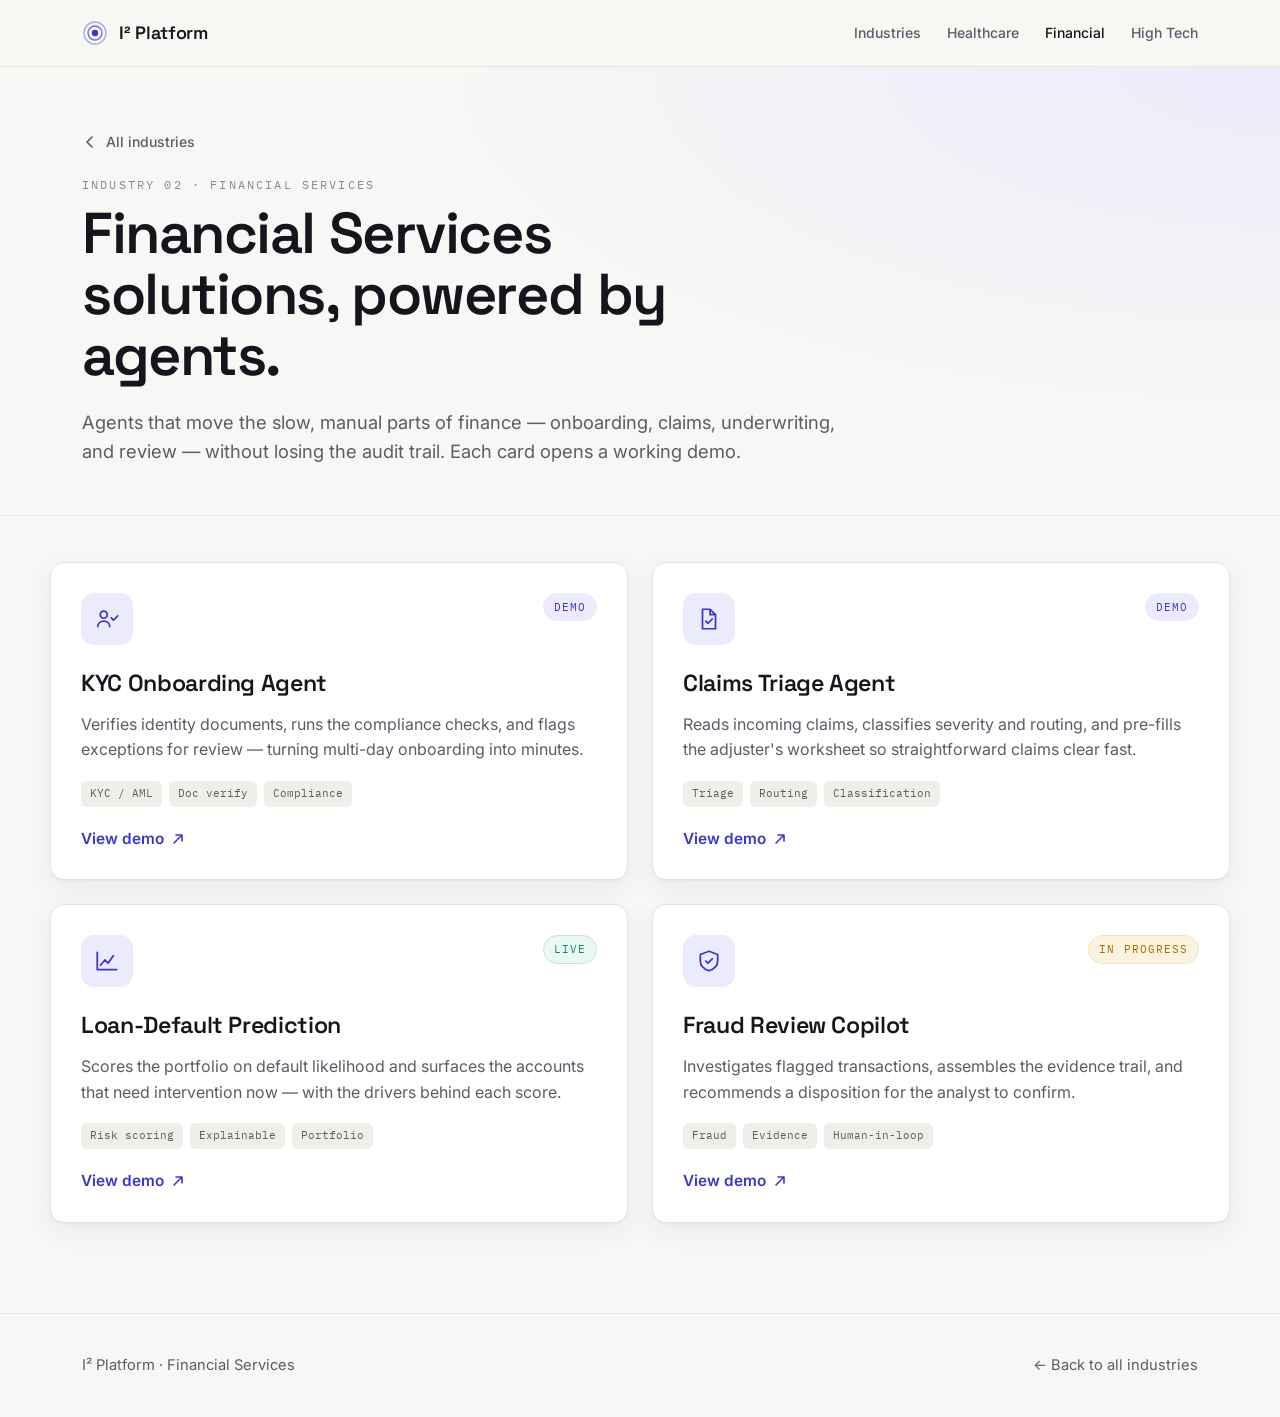
==== financial-services.html @ 0cacf35f "Add files via upload" ====
<!DOCTYPE html>
<!-- The solution cards below are starter examples. Swap titles, descriptions,
     statuses, chips, and the href="#" links for your real Financial demos. -->
<html lang="en">
<head>
<meta charset="UTF-8">
<meta name="viewport" content="width=device-width, initial-scale=1.0">
<title>Financial Services — Agentic Solutions | I² Platform</title>
<meta name="description" content="Agentic AI solutions for financial services: onboarding, claims, lending, and fraud.">
<link rel="preconnect" href="https://fonts.googleapis.com">
<link rel="preconnect" href="https://fonts.gstatic.com" crossorigin>
<link href="https://fonts.googleapis.com/css2?family=Space+Grotesk:wght@500;600;700&family=Inter:wght@400;500;600&family=IBM+Plex+Mono:wght@400;500&display=swap" rel="stylesheet">
<link rel="stylesheet" href="assets/styles.css">
</head>
<body style="--accent:#3B36C9;--accent-soft:#ECEBFB;">

<header class="nav">
  <div class="wrap nav-inner">
    <a class="brand" href="index.html" aria-label="I² Platform home">
      <svg class="node" width="26" height="26" viewBox="0 0 26 26" fill="none" aria-hidden="true">
        <circle class="r2" cx="13" cy="13" r="11" stroke="#3B36C9" stroke-width="1.4" opacity=".4"/>
        <circle class="r1" cx="13" cy="13" r="7" stroke="#3B36C9" stroke-width="1.4" opacity=".7"/>
        <circle cx="13" cy="13" r="3.2" fill="#3B36C9"/>
      </svg>
      I² Platform
    </a>
    <nav class="nav-links">
      <a href="index.html#industries">Industries</a>
      <a href="healthcare.html">Healthcare</a>
      <a href="financial-services.html" class="is-active">Financial</a>
      <a href="high-tech.html">High Tech</a>
    </nav>
  </div>
</header>

<section class="ihero">
  <div class="wrap">
    <a class="crumb" href="index.html">
      <svg width="16" height="16" viewBox="0 0 16 16" fill="none"><path d="M10 3 5 8l5 5" stroke="currentColor" stroke-width="1.6" stroke-linecap="round" stroke-linejoin="round"/></svg>
      All industries
    </a>
    <p class="eyebrow">Industry 02 · Financial Services</p>
    <h1>Financial Services solutions, powered by agents.</h1>
    <p class="intro">Agents that move the slow, manual parts of finance — onboarding, claims, underwriting, and review — without losing the audit trail. Each card opens a working demo.</p>
  </div>
</section>

<section class="wrap section">
  <div class="grid-sol">

    <div class="scard">
      <div class="top">
        <div class="icon"><svg viewBox="0 0 24 24" fill="none"><circle cx="9" cy="8" r="3.2" stroke="currentColor" stroke-width="1.6"/><path d="M3.5 19c0-3 2.5-5 5.5-5s5.5 2 5.5 5" stroke="currentColor" stroke-width="1.6" stroke-linecap="round"/><path d="m16 11 2 2 4-4" stroke="currentColor" stroke-width="1.6" stroke-linecap="round" stroke-linejoin="round"/></svg></div>
        <span class="status demo">Demo</span>
      </div>
      <h3>KYC Onboarding Agent</h3>
      <p>Verifies identity documents, runs the compliance checks, and flags exceptions for review — turning multi-day onboarding into minutes.</p>
      <div class="stack"><span class="chip">KYC / AML</span><span class="chip">Doc verify</span><span class="chip">Compliance</span></div>
      <a class="more" href="#">View demo <svg width="14" height="14" viewBox="0 0 14 14" fill="none"><path d="M3 11 11 3M5 3h6v6" stroke="currentColor" stroke-width="1.6" stroke-linecap="round" stroke-linejoin="round"/></svg></a>
    </div>

    <div class="scard">
      <div class="top">
        <div class="icon"><svg viewBox="0 0 24 24" fill="none"><path d="M6 3h7l5 5v13H6z" stroke="currentColor" stroke-width="1.6" stroke-linejoin="round"/><path d="M13 3v5h5" stroke="currentColor" stroke-width="1.6" stroke-linejoin="round"/><path d="m9 14 2 2 4-4" stroke="currentColor" stroke-width="1.6" stroke-linecap="round" stroke-linejoin="round"/></svg></div>
        <span class="status demo">Demo</span>
      </div>
      <h3>Claims Triage Agent</h3>
      <p>Reads incoming claims, classifies severity and routing, and pre-fills the adjuster's worksheet so straightforward claims clear fast.</p>
      <div class="stack"><span class="chip">Triage</span><span class="chip">Routing</span><span class="chip">Classification</span></div>
      <a class="more" href="#">View demo <svg width="14" height="14" viewBox="0 0 14 14" fill="none"><path d="M3 11 11 3M5 3h6v6" stroke="currentColor" stroke-width="1.6" stroke-linecap="round" stroke-linejoin="round"/></svg></a>
    </div>

    <div class="scard">
      <div class="top">
        <div class="icon"><svg viewBox="0 0 24 24" fill="none"><path d="M3 20V4M3 20h18" stroke="currentColor" stroke-width="1.6" stroke-linecap="round"/><path d="M6 16l4-5 3 3 5-7" stroke="currentColor" stroke-width="1.6" stroke-linecap="round" stroke-linejoin="round"/></svg></div>
        <span class="status live">Live</span>
      </div>
      <h3>Loan-Default Prediction</h3>
      <p>Scores the portfolio on default likelihood and surfaces the accounts that need intervention now — with the drivers behind each score.</p>
      <div class="stack"><span class="chip">Risk scoring</span><span class="chip">Explainable</span><span class="chip">Portfolio</span></div>
      <a class="more" href="#">View demo <svg width="14" height="14" viewBox="0 0 14 14" fill="none"><path d="M3 11 11 3M5 3h6v6" stroke="currentColor" stroke-width="1.6" stroke-linecap="round" stroke-linejoin="round"/></svg></a>
    </div>

    <div class="scard">
      <div class="top">
        <div class="icon"><svg viewBox="0 0 24 24" fill="none"><path d="M12 3l8 3v6c0 4.5-3.2 7.5-8 9-4.8-1.5-8-4.5-8-9V6z" stroke="currentColor" stroke-width="1.6" stroke-linejoin="round"/><path d="m9 12 2 2 4-4" stroke="currentColor" stroke-width="1.6" stroke-linecap="round" stroke-linejoin="round"/></svg></div>
        <span class="status wip">In progress</span>
      </div>
      <h3>Fraud Review Copilot</h3>
      <p>Investigates flagged transactions, assembles the evidence trail, and recommends a disposition for the analyst to confirm.</p>
      <div class="stack"><span class="chip">Fraud</span><span class="chip">Evidence</span><span class="chip">Human-in-loop</span></div>
      <a class="more" href="#">View demo <svg width="14" height="14" viewBox="0 0 14 14" fill="none"><path d="M3 11 11 3M5 3h6v6" stroke="currentColor" stroke-width="1.6" stroke-linecap="round" stroke-linejoin="round"/></svg></a>
    </div>

  </div>
</section>

<footer class="foot">
  <div class="wrap foot-inner">
    <span>I² Platform · Financial Services</span>
    <span><a href="index.html">← Back to all industries</a></span>
  </div>
</footer>

</body>
</html>
---- assets/styles.css ----
/* ============================================================
   Agentic Demo Showcase — shared styles
   Display: Space Grotesk · Body: Inter · Labels: IBM Plex Mono
   ============================================================ */

:root {
  --paper:      #F7F7F5;
  --paper-2:    #FFFFFF;
  --ink:        #15161D;
  --slate:      #5C5C68;
  --slate-2:    #8A8A95;
  --line:       #E5E4DD;
  --line-2:     #EFEEE8;
  --brand:      #3B36C9;
  --brand-deep: #2A2699;
  --signal:     #FF5C39;

  /* per-page industry accent — overridden inline on each industry page */
  --accent:     #3B36C9;
  --accent-soft:#ECEBFB;

  --radius:     14px;
  --radius-sm:  10px;
  --shadow:     0 1px 2px rgba(21,22,29,.04), 0 8px 28px rgba(21,22,29,.06);
  --shadow-lift:0 2px 6px rgba(21,22,29,.06), 0 18px 48px rgba(21,22,29,.12);
  --maxw:       1180px;
}

* { box-sizing: border-box; }

html { scroll-behavior: smooth; }

body {
  margin: 0;
  background: var(--paper);
  color: var(--ink);
  font-family: "Inter", system-ui, -apple-system, sans-serif;
  font-size: 17px;
  line-height: 1.6;
  -webkit-font-smoothing: antialiased;
  text-rendering: optimizeLegibility;
}

img { max-width: 100%; display: block; }
a { color: inherit; }

.wrap {
  max-width: var(--maxw);
  margin: 0 auto;
  padding: 0 32px;
}

/* ---------- Eyebrow / mono labels ---------- */
.eyebrow {
  font-family: "IBM Plex Mono", ui-monospace, monospace;
  font-size: 12px;
  letter-spacing: .18em;
  text-transform: uppercase;
  color: var(--slate-2);
  margin: 0;
}

/* ---------- Top nav ---------- */
.nav {
  position: sticky;
  top: 0;
  z-index: 50;
  background: rgba(247,247,245,.82);
  backdrop-filter: saturate(180%) blur(12px);
  border-bottom: 1px solid var(--line);
}
.nav-inner {
  display: flex;
  align-items: center;
  justify-content: space-between;
  height: 66px;
}
.brand {
  display: flex;
  align-items: center;
  gap: 11px;
  text-decoration: none;
  color: var(--ink);
  font-family: "Space Grotesk", sans-serif;
  font-weight: 600;
  letter-spacing: -.01em;
  font-size: 18px;
}
.brand .node { flex: 0 0 auto; }
.nav-links { display: flex; gap: 26px; align-items: center; }
.nav-links a {
  text-decoration: none;
  color: var(--slate);
  font-size: 14px;
  font-weight: 500;
  transition: color .15s ease;
}
.nav-links a:hover { color: var(--ink); }
.nav-links a.is-active { color: var(--ink); }

/* ---------- Hero ---------- */
.hero { padding: 78px 0 30px; }
.hero h1 {
  font-family: "Space Grotesk", sans-serif;
  font-weight: 600;
  letter-spacing: -.025em;
  line-height: 1.04;
  font-size: clamp(2.5rem, 5.5vw, 4.1rem);
  margin: 16px 0 0;
  max-width: 16ch;
}
.hero .lede {
  margin: 22px 0 0;
  max-width: 60ch;
  font-size: 1.18rem;
  color: var(--slate);
}
.hero-meta {
  display: flex;
  flex-wrap: wrap;
  gap: 10px 26px;
  margin-top: 30px;
}
.hero-meta .stat .n {
  font-family: "Space Grotesk", sans-serif;
  font-size: 1.5rem;
  font-weight: 600;
}
.hero-meta .stat .l {
  font-family: "IBM Plex Mono", monospace;
  font-size: 11px;
  letter-spacing: .12em;
  text-transform: uppercase;
  color: var(--slate-2);
}

/* ---------- Section header ---------- */
.section { padding: 46px 0 90px; }
.section-head {
  display: flex;
  align-items: flex-end;
  justify-content: space-between;
  gap: 20px;
  margin-bottom: 34px;
}
.section-head h2 {
  font-family: "Space Grotesk", sans-serif;
  font-weight: 600;
  letter-spacing: -.02em;
  font-size: clamp(1.7rem, 3vw, 2.3rem);
  margin: 10px 0 0;
}

/* ---------- Industry grid (home) ---------- */
.grid-ind {
  display: grid;
  grid-template-columns: repeat(4, 1fr);
  gap: 26px;
}
.icard {
  display: flex;
  flex-direction: column;
  background: var(--paper-2);
  border: 1px solid var(--line);
  border-radius: var(--radius);
  overflow: hidden;
  text-decoration: none;
  color: inherit;
  box-shadow: var(--shadow);
  transition: transform .22s ease, box-shadow .22s ease, border-color .22s ease;
}
.icard:hover {
  transform: translateY(-4px);
  box-shadow: var(--shadow-lift);
  border-color: var(--ic, var(--brand));
}
.icard:focus-visible {
  outline: 3px solid var(--ic, var(--brand));
  outline-offset: 3px;
}
.icard .thumb {
  aspect-ratio: 16 / 10;
  width: 100%;
  background: var(--ic-soft, #eee);
  border-bottom: 1px solid var(--line);
}
.icard .thumb svg { width: 100%; height: 100%; display: block; }
.icard .body { padding: 20px 22px 24px; display: flex; flex-direction: column; flex: 1; }
.icard .tag {
  font-family: "IBM Plex Mono", monospace;
  font-size: 11px;
  letter-spacing: .12em;
  text-transform: uppercase;
  color: var(--ic, var(--brand));
}
.icard h3 {
  font-family: "Space Grotesk", sans-serif;
  font-weight: 600;
  font-size: 1.32rem;
  letter-spacing: -.01em;
  margin: 8px 0 0;
}
.icard p { color: var(--slate); font-size: .98rem; margin: 9px 0 0; flex: 1; }
.icard .more {
  margin-top: 18px;
  display: inline-flex;
  align-items: center;
  gap: 7px;
  font-weight: 600;
  font-size: .95rem;
  color: var(--ic, var(--brand));
}
.icard .more svg { transition: transform .2s ease; }
.icard:hover .more svg { transform: translate(3px, -3px); }

/* ---------- Solution grid (industry pages) ---------- */
.grid-sol {
  display: grid;
  grid-template-columns: repeat(2, 1fr);
  gap: 24px;
}
.scard {
  position: relative;
  background: var(--paper-2);
  border: 1px solid var(--line);
  border-radius: var(--radius);
  padding: 30px 30px 28px;
  box-shadow: var(--shadow);
  transition: transform .22s ease, box-shadow .22s ease, border-color .22s ease;
  display: flex;
  flex-direction: column;
}
.scard::before {
  content: "";
  position: absolute;
  left: 0; top: 22px; bottom: 22px;
  width: 3px;
  border-radius: 0 3px 3px 0;
  background: var(--accent);
  opacity: 0;
  transition: opacity .22s ease;
}
.scard:hover { transform: translateY(-3px); box-shadow: var(--shadow-lift); border-color: var(--accent); }
.scard:hover::before { opacity: 1; }
.scard .top { display: flex; align-items: flex-start; justify-content: space-between; gap: 14px; }
.scard .icon {
  width: 52px; height: 52px;
  border-radius: 13px;
  background: var(--accent-soft);
  color: var(--accent);
  display: grid; place-items: center;
  flex: 0 0 auto;
}
.scard .icon svg { width: 26px; height: 26px; }
.status {
  font-family: "IBM Plex Mono", monospace;
  font-size: 10.5px;
  letter-spacing: .1em;
  text-transform: uppercase;
  padding: 5px 10px;
  border-radius: 999px;
  border: 1px solid var(--line);
  color: var(--slate);
  white-space: nowrap;
  height: fit-content;
}
.status.live   { color: #0E8A5F; border-color: #Bfe7d6; background: #EBF8F1; }
.status.demo   { color: var(--accent); border-color: var(--accent-soft); background: var(--accent-soft); }
.status.wip    { color: #B26A00; border-color: #F3E2BD; background: #FBF3DF; }
.scard h3 {
  font-family: "Space Grotesk", sans-serif;
  font-weight: 600;
  font-size: 1.45rem;
  letter-spacing: -.015em;
  margin: 20px 0 0;
}
.scard p { color: var(--slate); margin: 10px 0 0; font-size: 1rem; flex: 1; }
.scard .stack {
  display: flex; flex-wrap: wrap; gap: 7px;
  margin: 18px 0 0;
}
.chip {
  font-family: "IBM Plex Mono", monospace;
  font-size: 11px;
  color: var(--slate);
  background: var(--line-2);
  border-radius: 6px;
  padding: 4px 9px;
}
.scard .more {
  margin-top: 20px;
  display: inline-flex; align-items: center; gap: 7px;
  font-weight: 600; font-size: .96rem;
  color: var(--accent);
  text-decoration: none;
}
.scard .more svg { transition: transform .2s ease; }
.scard .more:hover svg { transform: translate(3px,-3px); }

/* ---------- Industry hero band ---------- */
.ihero {
  padding: 64px 0 8px;
  border-bottom: 1px solid var(--line);
  background:
    radial-gradient(120% 140% at 100% 0%, var(--accent-soft) 0%, transparent 55%);
}
.ihero .crumb {
  display: inline-flex; align-items: center; gap: 8px;
  text-decoration: none; color: var(--slate);
  font-size: 14px; font-weight: 500;
  margin-bottom: 22px;
}
.ihero .crumb:hover { color: var(--ink); }
.ihero h1 {
  font-family: "Space Grotesk", sans-serif;
  font-weight: 600;
  letter-spacing: -.025em;
  line-height: 1.06;
  font-size: clamp(2.3rem, 5vw, 3.6rem);
  margin: 8px 0 0;
  max-width: 18ch;
}
.ihero .intro {
  margin: 22px 0 40px;
  max-width: 64ch;
  font-size: 1.15rem;
  color: var(--slate);
}

/* ---------- Footer ---------- */
.foot {
  border-top: 1px solid var(--line);
  padding: 40px 0;
  color: var(--slate);
  font-size: .92rem;
}
.foot-inner { display: flex; flex-wrap: wrap; gap: 14px 28px; align-items: center; justify-content: space-between; }
.foot a { color: var(--slate); text-decoration: none; }
.foot a:hover { color: var(--ink); }

/* ---------- agent-node glyph pulse ---------- */
.node circle.r1 { transform-origin: center; animation: pulse 3.4s ease-in-out infinite; }
.node circle.r2 { transform-origin: center; animation: pulse 3.4s ease-in-out infinite .6s; }
@keyframes pulse {
  0%, 100% { opacity: .9; }
  50% { opacity: .35; }
}

/* ---------- Responsive ---------- */
@media (max-width: 980px) {
  .grid-ind { grid-template-columns: repeat(2, 1fr); }
}
@media (max-width: 760px) {
  body { font-size: 16px; }
  .wrap { padding: 0 20px; }
  .grid-sol { grid-template-columns: 1fr; }
  .nav-links a:not(.brand) { display: none; }
  .section-head { flex-direction: column; align-items: flex-start; }
  .hero { padding: 54px 0 18px; }
}
@media (max-width: 520px) {
  .grid-ind { grid-template-columns: 1fr; }
}

@media (prefers-reduced-motion: reduce) {
  * { animation: none !important; scroll-behavior: auto; transition: none !important; }
}
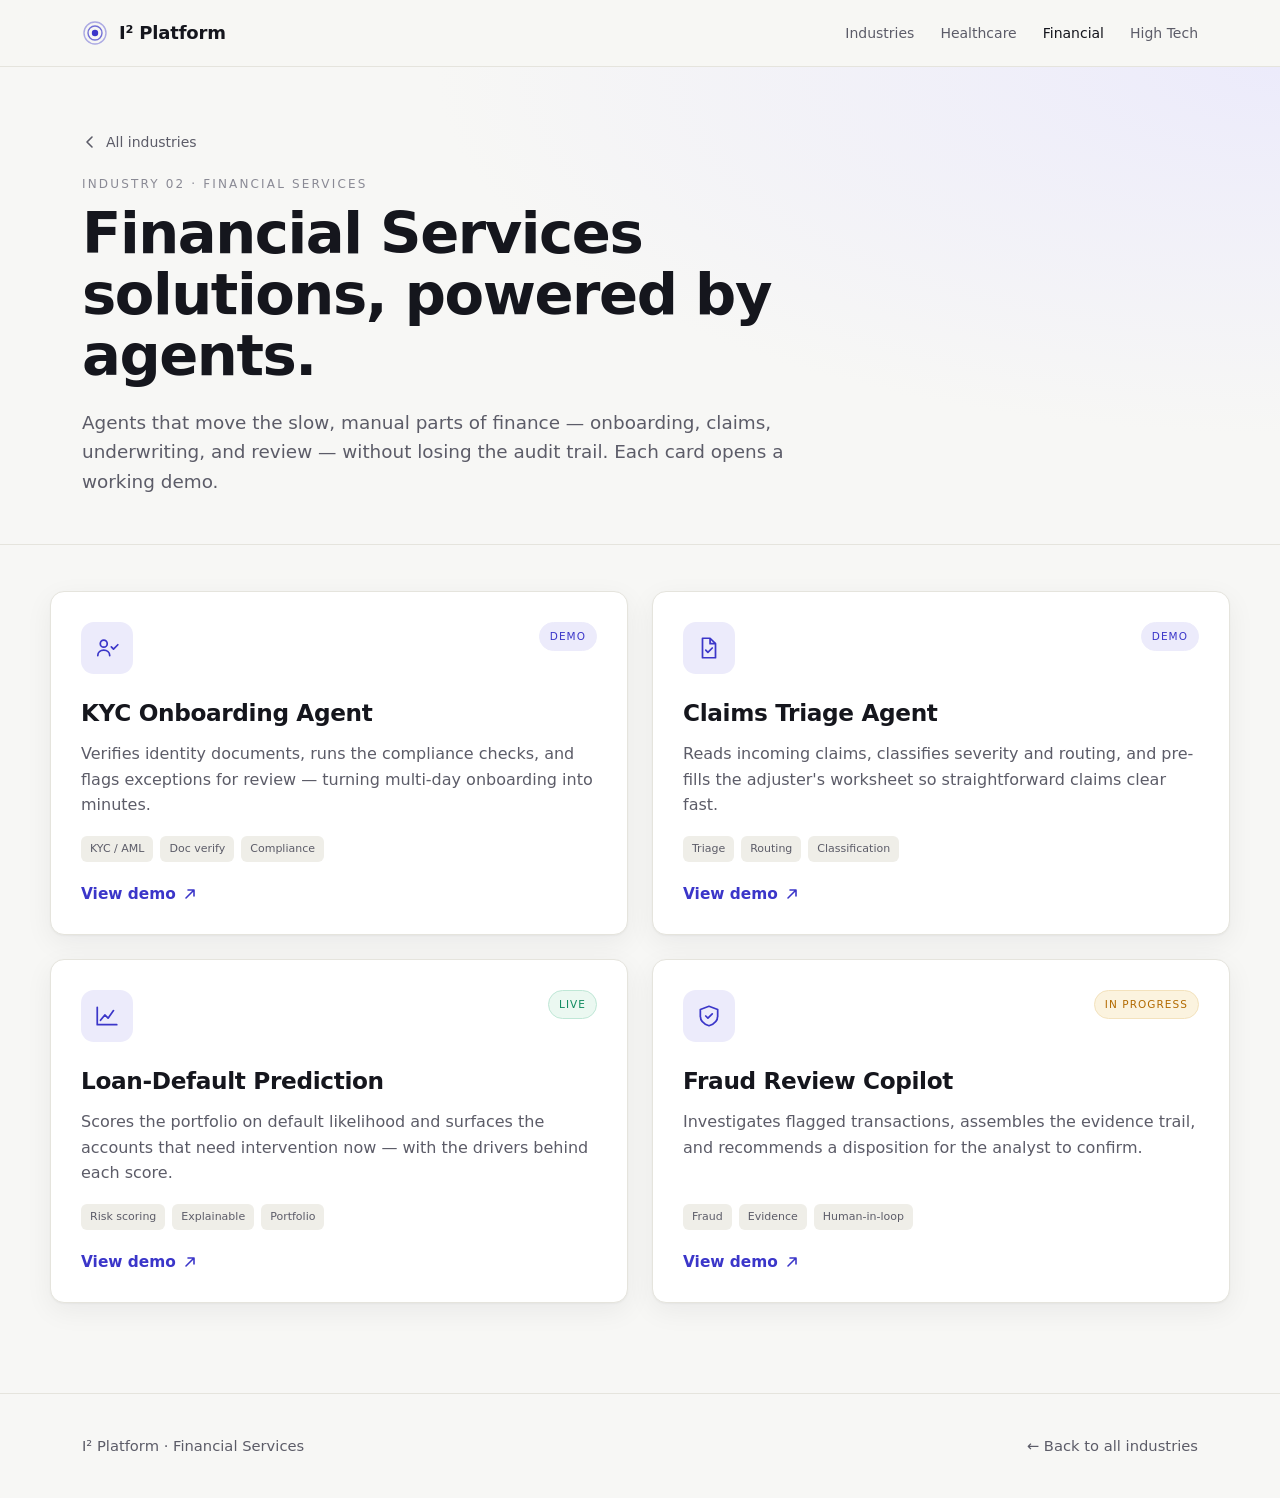
==== commit ec35ca19: "Add files via upload" ====
--- a/financial-services.html
+++ b/financial-services.html
@@ -7,9 +7,6 @@
 <meta name="viewport" content="width=device-width, initial-scale=1.0">
 <title>Financial Services — Agentic Solutions | I² Platform</title>
 <meta name="description" content="Agentic AI solutions for financial services: onboarding, claims, lending, and fraud.">
-<link rel="preconnect" href="https://fonts.googleapis.com">
-<link rel="preconnect" href="https://fonts.gstatic.com" crossorigin>
-<link href="https://fonts.googleapis.com/css2?family=Space+Grotesk:wght@500;600;700&family=Inter:wght@400;500;600&family=IBM+Plex+Mono:wght@400;500&display=swap" rel="stylesheet">
 <link rel="stylesheet" href="assets/styles.css">
 </head>
 <body style="--accent:#3B36C9;--accent-soft:#ECEBFB;">
--- a/assets/styles.css
+++ b/assets/styles.css
@@ -34,7 +34,7 @@
   margin: 0;
   background: var(--paper);
   color: var(--ink);
-  font-family: "Inter", system-ui, -apple-system, sans-serif;
+  font-family: Calibri, Carlito, Candara, "Segoe UI", system-ui, -apple-system, sans-serif;
   font-size: 17px;
   line-height: 1.6;
   -webkit-font-smoothing: antialiased;
@@ -52,7 +52,7 @@
 
 /* ---------- Eyebrow / mono labels ---------- */
 .eyebrow {
-  font-family: "IBM Plex Mono", ui-monospace, monospace;
+  font-family: Calibri, Carlito, Candara, "Segoe UI", system-ui, -apple-system, sans-serif;
   font-size: 12px;
   letter-spacing: .18em;
   text-transform: uppercase;
@@ -81,7 +81,7 @@
   gap: 11px;
   text-decoration: none;
   color: var(--ink);
-  font-family: "Space Grotesk", sans-serif;
+  font-family: Calibri, Carlito, Candara, "Segoe UI", system-ui, -apple-system, sans-serif;
   font-weight: 600;
   letter-spacing: -.01em;
   font-size: 18px;
@@ -101,7 +101,7 @@
 /* ---------- Hero ---------- */
 .hero { padding: 78px 0 30px; }
 .hero h1 {
-  font-family: "Space Grotesk", sans-serif;
+  font-family: Calibri, Carlito, Candara, "Segoe UI", system-ui, -apple-system, sans-serif;
   font-weight: 600;
   letter-spacing: -.025em;
   line-height: 1.04;
@@ -122,12 +122,12 @@
   margin-top: 30px;
 }
 .hero-meta .stat .n {
-  font-family: "Space Grotesk", sans-serif;
+  font-family: Calibri, Carlito, Candara, "Segoe UI", system-ui, -apple-system, sans-serif;
   font-size: 1.5rem;
   font-weight: 600;
 }
 .hero-meta .stat .l {
-  font-family: "IBM Plex Mono", monospace;
+  font-family: Calibri, Carlito, Candara, "Segoe UI", system-ui, -apple-system, sans-serif;
   font-size: 11px;
   letter-spacing: .12em;
   text-transform: uppercase;
@@ -144,7 +144,7 @@
   margin-bottom: 34px;
 }
 .section-head h2 {
-  font-family: "Space Grotesk", sans-serif;
+  font-family: Calibri, Carlito, Candara, "Segoe UI", system-ui, -apple-system, sans-serif;
   font-weight: 600;
   letter-spacing: -.02em;
   font-size: clamp(1.7rem, 3vw, 2.3rem);
@@ -187,14 +187,14 @@
 .icard .thumb svg { width: 100%; height: 100%; display: block; }
 .icard .body { padding: 20px 22px 24px; display: flex; flex-direction: column; flex: 1; }
 .icard .tag {
-  font-family: "IBM Plex Mono", monospace;
+  font-family: Calibri, Carlito, Candara, "Segoe UI", system-ui, -apple-system, sans-serif;
   font-size: 11px;
   letter-spacing: .12em;
   text-transform: uppercase;
   color: var(--ic, var(--brand));
 }
 .icard h3 {
-  font-family: "Space Grotesk", sans-serif;
+  font-family: Calibri, Carlito, Candara, "Segoe UI", system-ui, -apple-system, sans-serif;
   font-weight: 600;
   font-size: 1.32rem;
   letter-spacing: -.01em;
@@ -253,7 +253,7 @@
 }
 .scard .icon svg { width: 26px; height: 26px; }
 .status {
-  font-family: "IBM Plex Mono", monospace;
+  font-family: Calibri, Carlito, Candara, "Segoe UI", system-ui, -apple-system, sans-serif;
   font-size: 10.5px;
   letter-spacing: .1em;
   text-transform: uppercase;
@@ -268,7 +268,7 @@
 .status.demo   { color: var(--accent); border-color: var(--accent-soft); background: var(--accent-soft); }
 .status.wip    { color: #B26A00; border-color: #F3E2BD; background: #FBF3DF; }
 .scard h3 {
-  font-family: "Space Grotesk", sans-serif;
+  font-family: Calibri, Carlito, Candara, "Segoe UI", system-ui, -apple-system, sans-serif;
   font-weight: 600;
   font-size: 1.45rem;
   letter-spacing: -.015em;
@@ -280,7 +280,7 @@
   margin: 18px 0 0;
 }
 .chip {
-  font-family: "IBM Plex Mono", monospace;
+  font-family: Calibri, Carlito, Candara, "Segoe UI", system-ui, -apple-system, sans-serif;
   font-size: 11px;
   color: var(--slate);
   background: var(--line-2);
@@ -312,7 +312,7 @@
 }
 .ihero .crumb:hover { color: var(--ink); }
 .ihero h1 {
-  font-family: "Space Grotesk", sans-serif;
+  font-family: Calibri, Carlito, Candara, "Segoe UI", system-ui, -apple-system, sans-serif;
   font-weight: 600;
   letter-spacing: -.025em;
   line-height: 1.06;
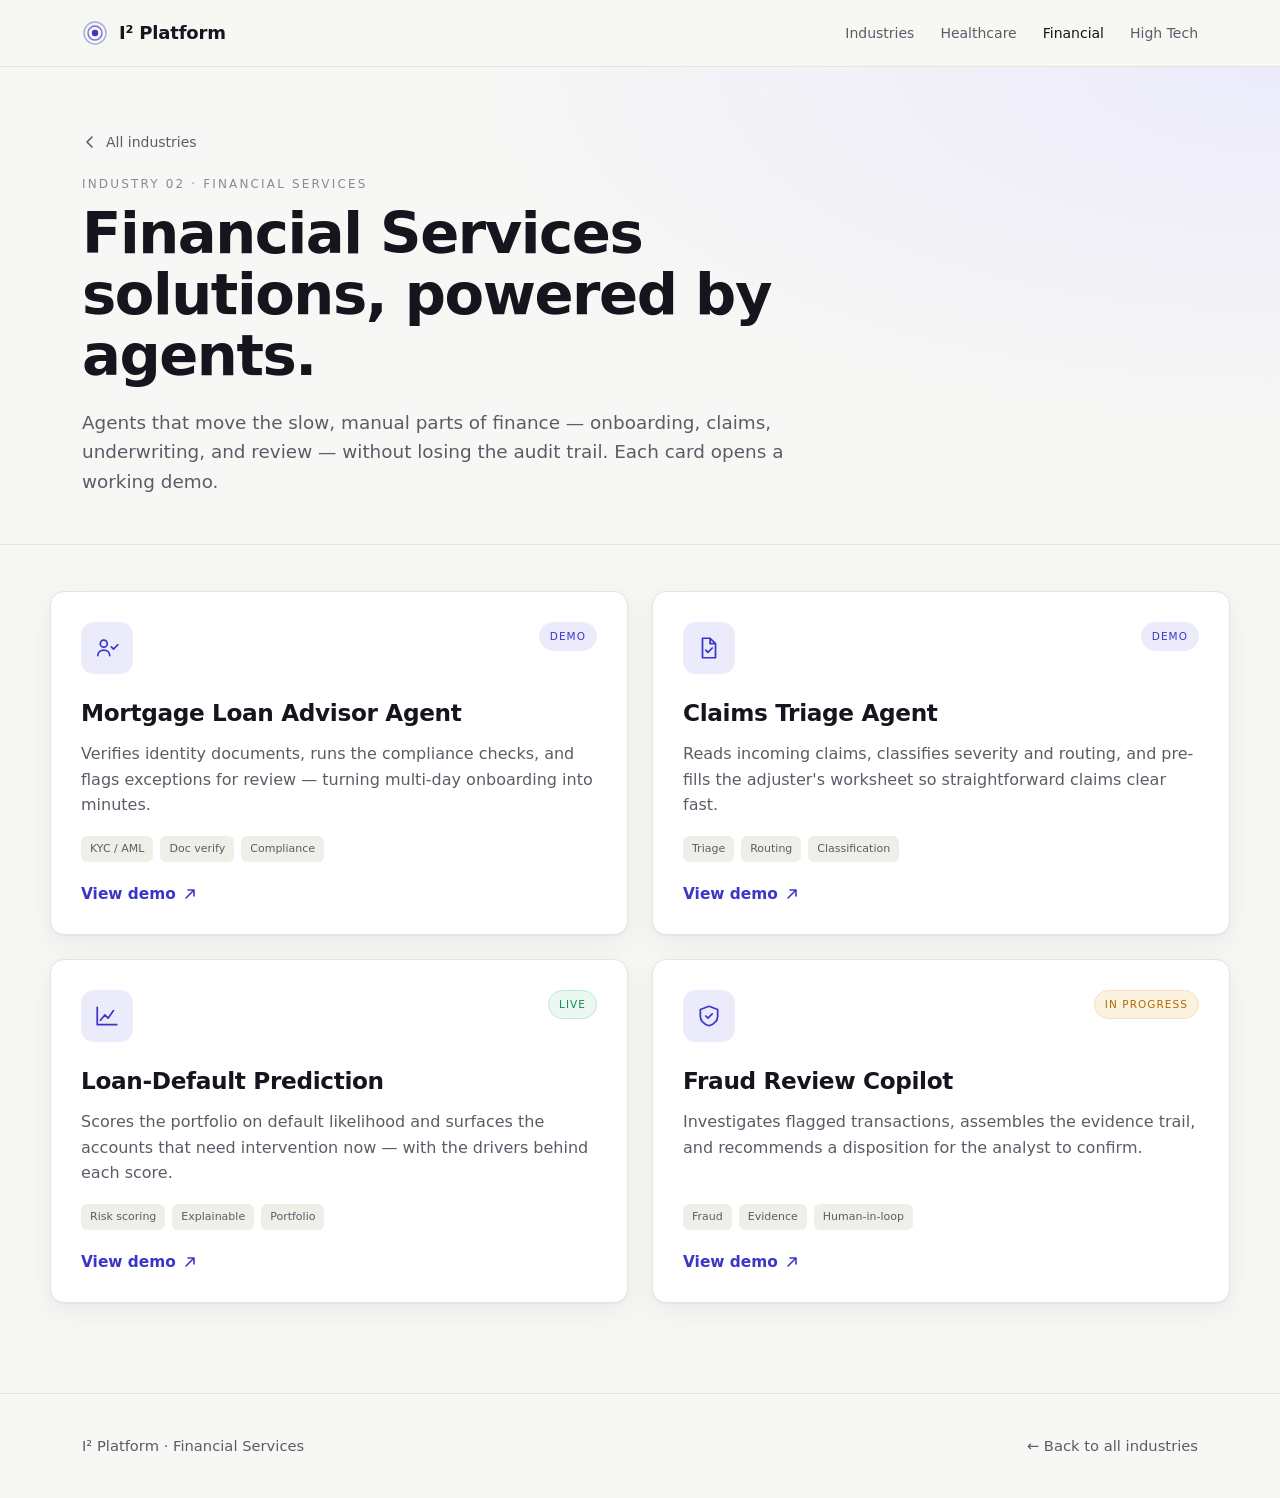
==== commit 09c454f3: "Rel 1" ====
--- a/financial-services.html
+++ b/financial-services.html
@@ -50,7 +50,7 @@
         <div class="icon"><svg viewBox="0 0 24 24" fill="none"><circle cx="9" cy="8" r="3.2" stroke="currentColor" stroke-width="1.6"/><path d="M3.5 19c0-3 2.5-5 5.5-5s5.5 2 5.5 5" stroke="currentColor" stroke-width="1.6" stroke-linecap="round"/><path d="m16 11 2 2 4-4" stroke="currentColor" stroke-width="1.6" stroke-linecap="round" stroke-linejoin="round"/></svg></div>
         <span class="status demo">Demo</span>
       </div>
-      <h3>KYC Onboarding Agent</h3>
+      <h3>Mortgage Loan Advisor Agent</h3>
       <p>Verifies identity documents, runs the compliance checks, and flags exceptions for review — turning multi-day onboarding into minutes.</p>
       <div class="stack"><span class="chip">KYC / AML</span><span class="chip">Doc verify</span><span class="chip">Compliance</span></div>
       <a class="more" href="#">View demo <svg width="14" height="14" viewBox="0 0 14 14" fill="none"><path d="M3 11 11 3M5 3h6v6" stroke="currentColor" stroke-width="1.6" stroke-linecap="round" stroke-linejoin="round"/></svg></a>
